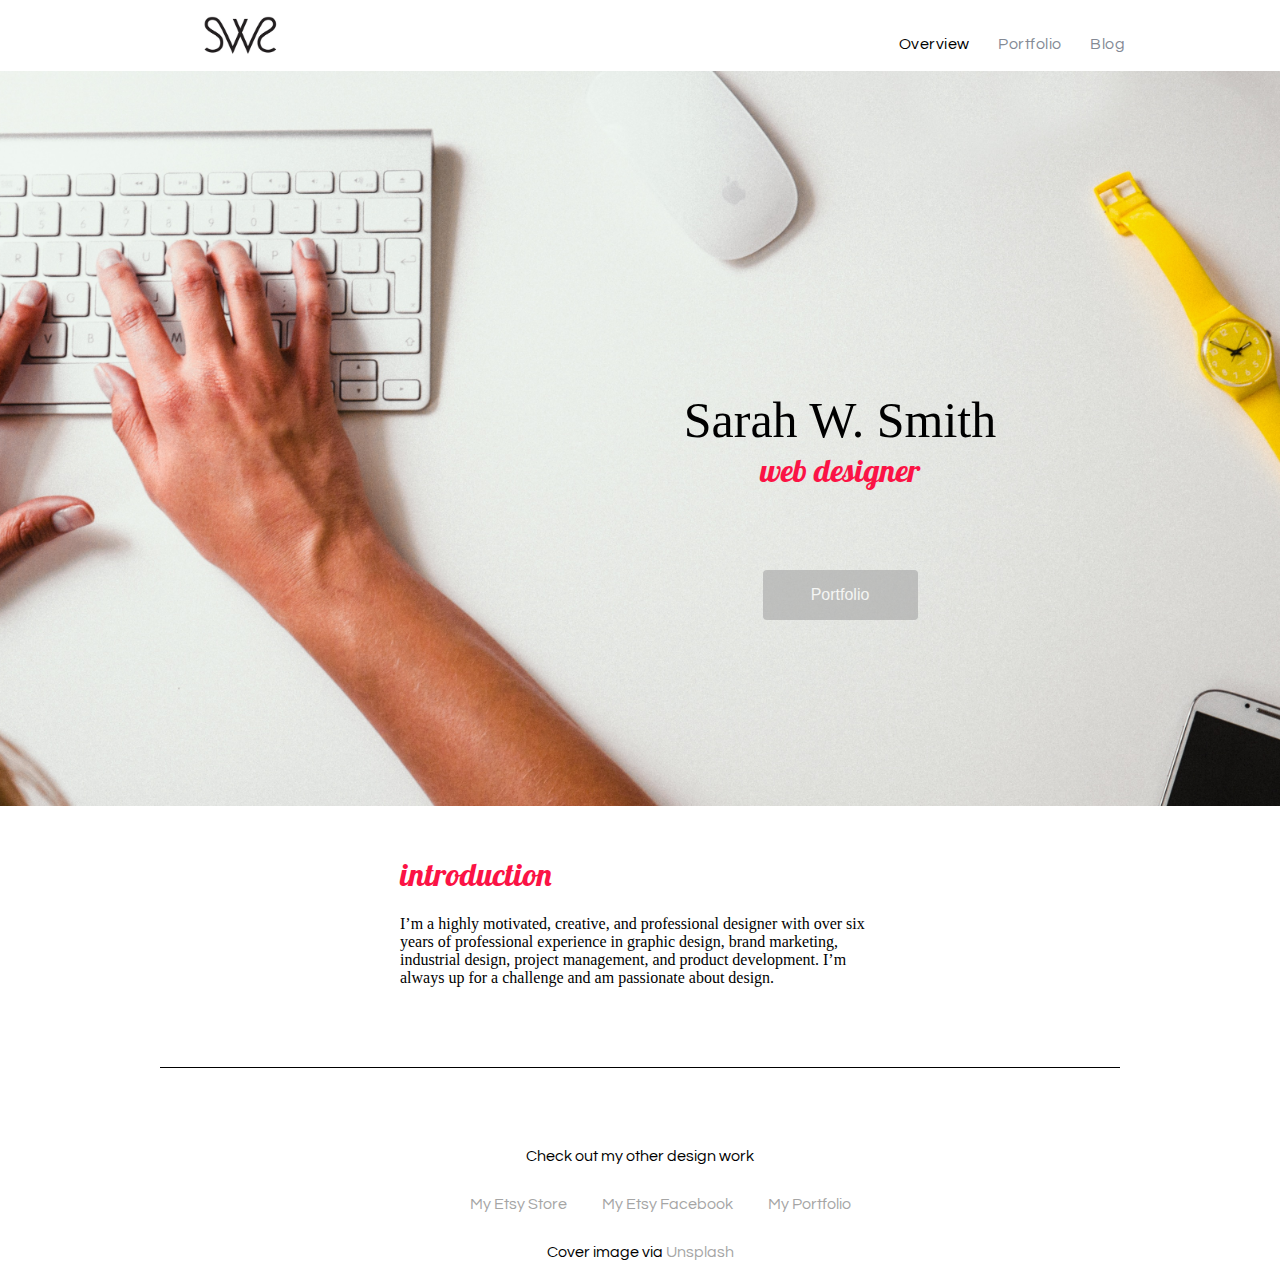
==== index.html @ 4bce8032 "innitial commit" ====
<!DOCTYPE html>
<html>
	<head>
		<meta charset="UTF-8">
		<link href='https://fonts.googleapis.com/css?family=Playfair+Display:400,700,400italic,700italic' rel='stylesheet' type='text/css'>
		<link href='https://fonts.googleapis.com/css?family=Lobster' rel='stylesheet' type='text/css'>
		<link href='https://fonts.googleapis.com/css?family=Questrial' rel='stylesheet' type='text/css'>
		<link rel="stylesheet" href="css/style.css">
		<title>Sarah Smith Portfolio</title>
	</head>
	<body>
		<header></header>
			<nav class="top-navigation">
			<div class="content">
				<ul class="links">
					<li class="active">Overview</li>
					<li>
						<a href="portfolio.html">Portfolio</a>
					</li>
					<li><a href="#">Blog</a></li>
				</ul>
				<img class="logo" src="images/sws_logo.jpg" alt="sws" width="75">
			</div>
			</nav>
		<section class="masthead">
			<div class="content">
				<h1>Sarah W. Smith</h1>
				<h3>web designer</h3>
				<button>Portfolio</button>
			</div>
		</section>
		<section class="intro-section">
 			<h1>introduction</h1>
  			<p>I’m a highly motivated, creative, and professional designer with over six years of professional experience in graphic design, brand marketing, industrial design, project management, and product development. I’m always up for a challenge and am passionate about design.</p>
		</section>
	<footer class="content-footer">
			<div class="vertical-line">
			</div>
  			<p> Check out my other design work</p>
   	 			<ul class="sites">
      				<li><a href="https://www.etsy.com/shop/SWSDesignCo?ref=hdr_shop_menu">My Etsy Store</a></li>
       				<li><a href="https://www.facebook.com/swsdesignco">My Etsy Facebook</a></li>
      				<li><a href="http://sws92014.wix.com/swsdesigner">My Portfolio</a></li>
  				</ul>
       		<p> Cover image via <a href="http://unsplash.com">Unsplash</a></p>
	</footer>
	</body>
</html>
---- css/style.css ----
body {
	margin: 0;
}
/* Navigation Section */
.top-navigation {
	background-color: #fff;
}

.top-navigation > .content {
	width: 970px;
	height: 4.375rem;
	margin: 0 auto;
}

.top-navigation .links {
	float: right;
	font-family: 'Questrial';
	font-size: 16px;
	letter-spacing: 0.03em;
	margin-top: 20px;
	-webkit-font-smoothing: antialiased;
}

.top-navigation .links > li {
	display: inline-block;
	margin-left: 25px;
	margin-top: 1em;
}

.top-navigation li a {
	color: #838994;
	text-decoration: none;
}

.top-navigation .links > .active a {
	color: black;
	font-weight: 500;
}

.top-navigation .logo {
	margin-top: 1em;
	margin-bottom: 3em;
	margin-left: 3em;
}

.top-navigation .links li a:hover {
	cursor: pointer;
	color: #fb1345;
}

.masthead {
	background-image: url('../images/desk.jpeg');
	background-position: center bottom;
	background-repeat: no-repeat;
	background-size: cover;
	height: 45.938em;
}

.masthead .content {
	padding: 0 0.938rem;
	margin: 0 auto;
	min-width: 37.5rem;
	margin-left: 25em;
}

.masthead h1 {
	margin-top: .05rem;
	padding-top: 20rem;
	font-size: 3.125rem;
	font-family: 'Playfair';
	font-weight: 300;
	color: black;
	text-align: center;
}

.masthead h3 {
	margin-top: -2rem;
	font-size: 2rem;
	font-family: 'Lobster';
	font-weight: 100;
	color: #fb1345;
	text-align: center;
}

button {
	text-shadow: none;
	border-style: none;
	opacity: .6;
	border-radius: 4px;
	padding: 1rem 1.5rem;
	width: 9.688rem;
    background-color: #a5a5a5;
    border-color: #a5a5a5;
    color: white;
    font-size: 1rem;
    cursor: pointer;
    display: table;
    margin: 0 auto;
    margin-top: 5rem;
}

button {
	transition: background-color 0.5s ease;
	background-color: #a5a5a5;
}

button:hover {
	background-color: #fb1345;
}

.intro-section {
  max-width: 30em;
  margin-right: auto;
  margin-left: auto;
  margin-top: 3em;
  font-family: 'Playfair';
  font-size: 1rem;
}

.intro-section h1 {
	font-family: 'Lobster';
	font-weight: 100;
	color: #fb1345;
}

.vertical-line {
    height: 1px;
    width: 75%;
    margin-top: 5rem;
    margin-bottom: 5rem;
    margin-left: auto;
    margin-right: auto;
    background-color: black;
}

.content-footer {
	text-align: center;
	font-family: 'Questrial';
	font-size: 1rem;
}

.content-footer .content h5 {
	margin-top: 4rem;
	color: black;
	margin-right: auto;
	margin-left: auto;
}

.content-footer li {
	display: inline-block;
	padding-bottom: 2em;
	padding: 1em;
}

footer a:link {
  color: #a5a5a5;
  text-decoration: none;
}

footer a:visited {
  color: 7e7d7d;
}

footer a:hover {
  color: #fb1345;
}

footer a:active {
  color: #9bbabf;
}

.masthead-portfolio-page {
	background-image: url('../images/desk-portfolio-page.jpg');
	background-position: center bottom;
	background-repeat: no-repeat;
	background-size: cover;
	height: 15em;
	margin-bottom: 5em;
}	

.projects .content > h2 {
	font-weight: normal;
	font-family: 'Playfair';
	font-size: 25px;
	padding-top: 50px;
	-webkit-font-smoothing: antialiased;
}

.projects {
	text-align: center;
}

.samples > li {
	vertical-align: top;
	display: inline-block;
	width: 32%;
    margin-left: auto;
    margin-right: auto;
	font-family: 'Playfair';
	font-size: 20px;
	padding-top: 20px;
}

.samples {
margin: 0;
padding: 0;
}
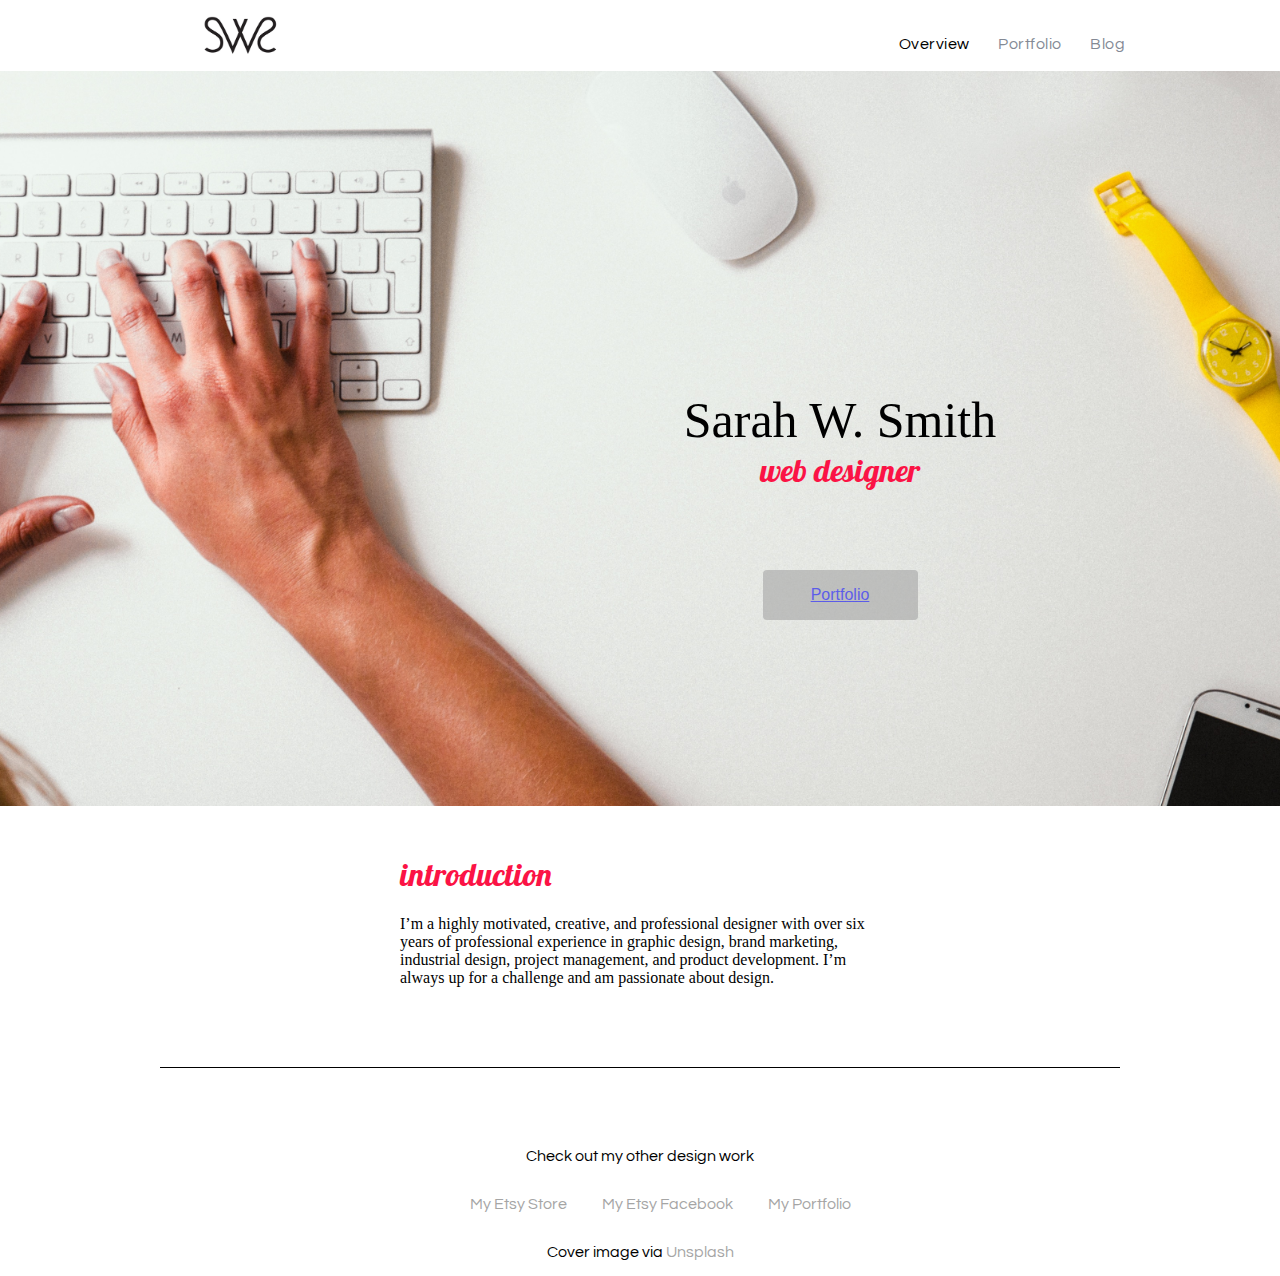
==== commit 3f1cd0ea: "added blog page" ====
--- a/index.html
+++ b/index.html
@@ -26,7 +26,7 @@
 			<div class="content">
 				<h1>Sarah W. Smith</h1>
 				<h3>web designer</h3>
-				<button>Portfolio</button>
+				<button><a href="portfolio.html">Portfolio </a></button>
 			</div>
 		</section>
 		<section class="intro-section">
--- a/css/style.css
+++ b/css/style.css
@@ -91,6 +91,7 @@
 	width: 9.688rem;
     background-color: #a5a5a5;
     border-color: #a5a5a5;
+    text-decoration: none;
     color: white;
     font-size: 1rem;
     cursor: pointer;
@@ -102,10 +103,12 @@
 button {
 	transition: background-color 0.5s ease;
 	background-color: #a5a5a5;
+	text-decoration: none;
 }
 
 button:hover {
 	background-color: #fb1345;
+	text-decoration: none;
 }
 
 .intro-section {
@@ -196,9 +199,17 @@
 	width: 32%;
     margin-left: auto;
     margin-right: auto;
-	font-family: 'Playfair';
-	font-size: 20px;
+	font-family: 'Questrial';
+	color: black;
+	text-decoration: none;
+	font-size: 15px;
 	padding-top: 20px;
+}
+
+.samples > li a:hover {
+	cursor: pointer;
+	color: #fb1345;
+	text-decoration: none;
 }
 
 .samples {
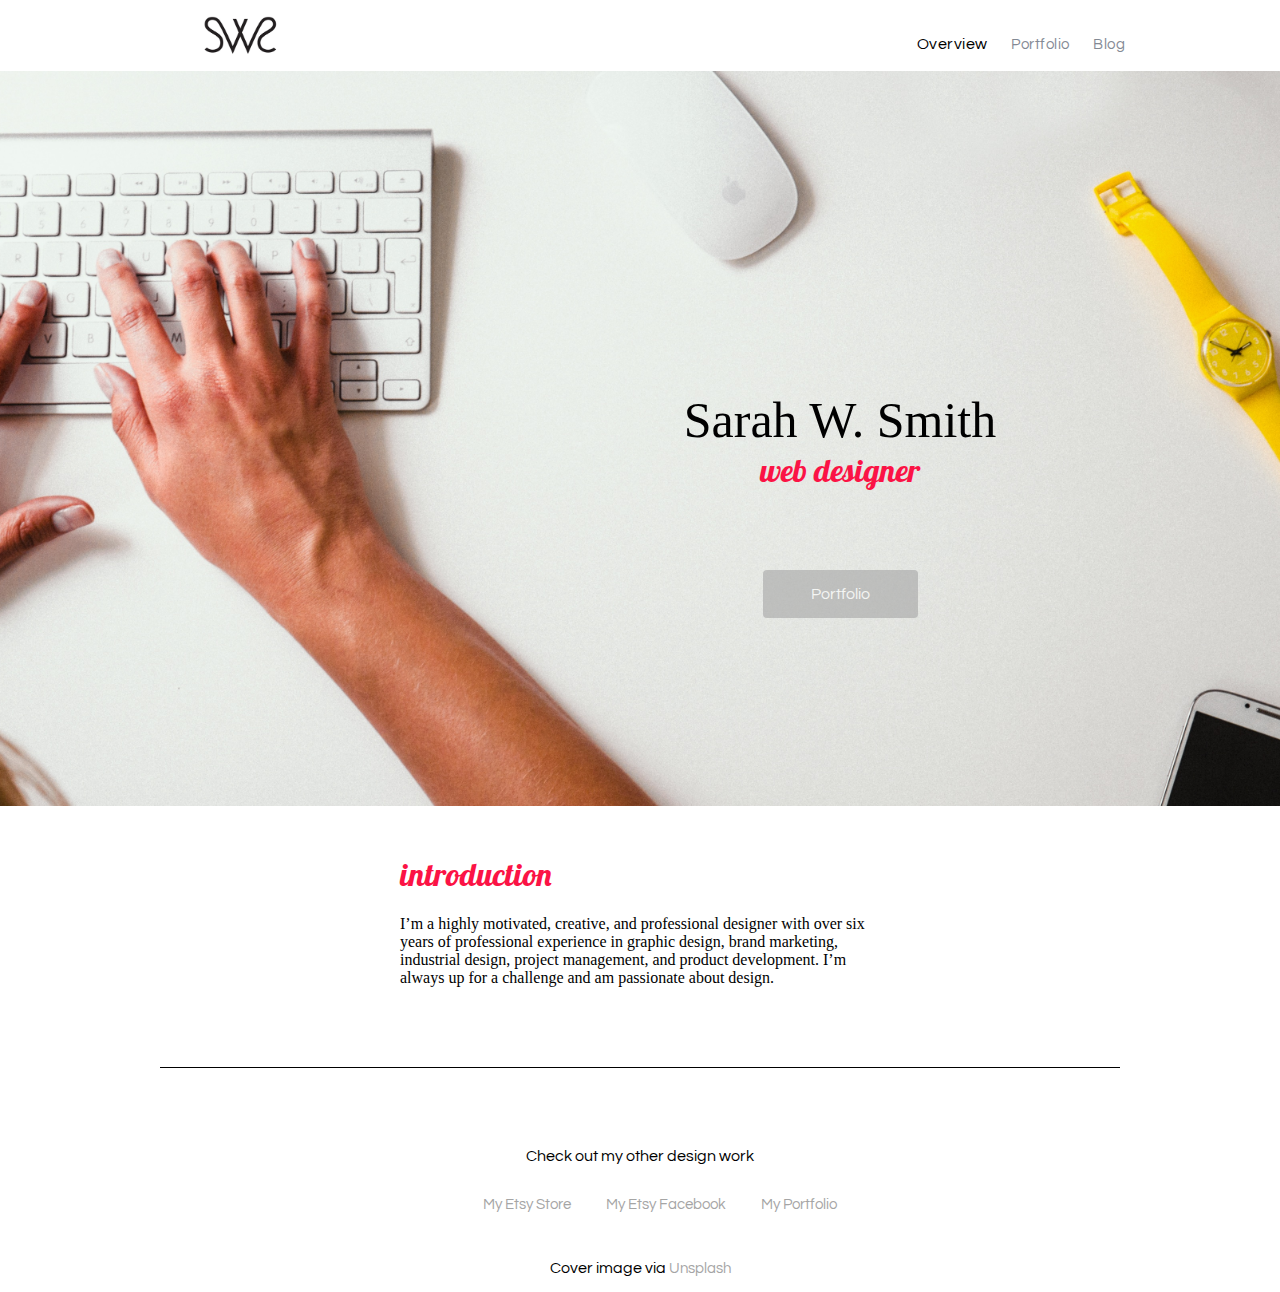
==== commit 93361529: "cleaned up code" ====
--- a/index.html
+++ b/index.html
@@ -17,7 +17,7 @@
 					<li>
 						<a href="portfolio.html">Portfolio</a>
 					</li>
-					<li><a href="#">Blog</a></li>
+					<li><a href="blog.html">Blog</a></li>
 				</ul>
 				<img class="logo" src="images/sws_logo.jpg" alt="sws" width="75">
 			</div>
@@ -30,19 +30,19 @@
 			</div>
 		</section>
 		<section class="intro-section">
- 			<h1>introduction</h1>
-  			<p>I’m a highly motivated, creative, and professional designer with over six years of professional experience in graphic design, brand marketing, industrial design, project management, and product development. I’m always up for a challenge and am passionate about design.</p>
+ 				<h1>introduction</h1>
+  				<p>I’m a highly motivated, creative, and professional designer with over six years of professional experience in graphic design, brand marketing, industrial design, project management, and product development. I’m always up for a challenge and am passionate about design.</p>
 		</section>
 	<footer class="content-footer">
 			<div class="vertical-line">
 			</div>
-  			<p> Check out my other design work</p>
-   	 			<ul class="sites">
-      				<li><a href="https://www.etsy.com/shop/SWSDesignCo?ref=hdr_shop_menu">My Etsy Store</a></li>
-       				<li><a href="https://www.facebook.com/swsdesignco">My Etsy Facebook</a></li>
+  				<p> Check out my other design work</p>
+   	 				<ul class="sites">
+      					<li><a href="https://www.etsy.com/shop/SWSDesignCo?ref=hdr_shop_menu">My Etsy Store</a></li>
+       						<li><a href="https://www.facebook.com/swsdesignco">My Etsy Facebook</a></li>
       				<li><a href="http://sws92014.wix.com/swsdesigner">My Portfolio</a></li>
-  				</ul>
-       		<p> Cover image via <a href="http://unsplash.com">Unsplash</a></p>
+  					</ul>
+       			<p> Cover image via <a href="http://unsplash.com">Unsplash</a></p>
 	</footer>
 	</body>
 </html>--- a/css/style.css
+++ b/css/style.css
@@ -7,9 +7,9 @@
 }
 
 .top-navigation > .content {
-	width: 970px;
 	height: 4.375rem;
 	margin: 0 auto;
+	width: 970px;
 }
 
 .top-navigation .links {
@@ -23,8 +23,15 @@
 
 .top-navigation .links > li {
 	display: inline-block;
-	margin-left: 25px;
+	margin-left: 20px;
 	margin-top: 1em;
+}
+
+@media (max-width: 970px) {
+  .top-navigation .links {
+  	float: none;
+  	margin-left: 100px;
+  }
 }
 
 .top-navigation li a {
@@ -43,9 +50,29 @@
 	margin-left: 3em;
 }
 
+@media (max-width: 970px) {
+  .top-navigation .logo {
+  	margin-left: 10px;
+  	margin-top: -40px;
+  }
+}
+
 .top-navigation .links li a:hover {
 	cursor: pointer;
 	color: #fb1345;
+}
+
+a {
+	color: gray;
+	font-family: 'Questrial';
+	font-size: 15px;
+	text-decoration: none;
+}
+
+a:hover {
+	color: #fb1345;
+	cursor: pointer;
+	text-decoration: none;
 }
 
 .masthead {
@@ -57,119 +84,201 @@
 }
 
 .masthead .content {
+	margin: 0 auto;
+	margin-left: 25em;
+	min-width: 37.5rem;
 	padding: 0 0.938rem;
-	margin: 0 auto;
-	min-width: 37.5rem;
-	margin-left: 25em;
 }
 
 .masthead h1 {
+	color: black;
+	font-family: 'Playfair';
+	font-size: 3.125rem;
+	font-weight: 300;
 	margin-top: .05rem;
 	padding-top: 20rem;
-	font-size: 3.125rem;
+	text-align: center;
+}
+
+.masthead h3 {
+	color: #fb1345;
+	font-family: 'Lobster';
+	font-size: 2rem;
+	font-weight: 100;
+	margin-top: -2rem;
+	text-align: center;
+}
+
+@media (max-width: 970px) {
+  .masthead {
+  	height: 20em;
+  }
+}
+
+@media (max-width: 970px) {
+  .masthead .content {
+  	margin-left: 12em;
+  }
+}
+
+@media (max-width: 970px) {
+  .masthead h1 {
+	font-size: 2rem;
+	padding-top: 8rem;
+  }
+}
+
+@media (max-width: 970px) {
+  .masthead h3 {
+  	font-size: 1.375rem;
+  }
+}
+
+@media (max-width: 620px) {
+  .masthead .content {
+	margin-left: .5em;
+  }
+}
+
+@media (max-width: 620px) {
+  .masthead h1 {
+	font-size: 2rem;
+	padding-top: 8rem;
+  }
+}
+
+@media (max-width: 620px) {
+  .masthead h3 {
+	font-size: 1.375rem;
+  }
+}
+
+@media (max-width: 500px) {
+  .masthead .content {
+  	margin-left: -3em;
+  }
+}
+
+@media (max-width: 500px) {
+  .masthead h1 {
+	font-size: 2rem;
+	padding-top: 8rem;
+  }
+}
+
+@media (max-width: 500px) {
+  .masthead h3 {
+	font-size: 1.375rem;
+  }
+}
+
+button {
+	background-color: #a5a5a5;
+	border-radius: 4px;
+	border-style: none;
+	cursor: pointer;
+	display: table;
+	margin: 0 auto;
+	margin-top: 5rem;
+	opacity: .6;
+	padding: 1rem 1.5rem;
+	text-shadow: none;
+	transition: background-color 0.5s ease;
+	width: 9.688rem;
+}
+
+button a {
+	color: white;
+	font-size: 1rem;
+	text-decoration: none;
+}
+
+button:hover {
+	background-color: #fb1345;
+}
+
+button:hover a {
+	color: white;
+}
+
+@media (max-width: 500px) {
+  button {
+  	margin-top: 2rem;
+	}
+}
+
+@media (max-width: 970px) {
+  button {
+  	margin-top: 1rem;
+	}
+}
+
+.intro-section {
 	font-family: 'Playfair';
-	font-weight: 300;
-	color: black;
-	text-align: center;
-}
-
-.masthead h3 {
-	margin-top: -2rem;
-	font-size: 2rem;
+	font-size: 1rem;
+	margin-left: auto;
+	margin-right: auto;
+	margin-top: 3em;
+	max-width: 30em;
+}
+
+@media (max-width: 500px) {
+  .intro-section {
+	margin-left: 2rem;
+	margin-right: 2rem;
+	}
+}
+
+.intro-section h1 {
+	color: #fb1345;
 	font-family: 'Lobster';
 	font-weight: 100;
-	color: #fb1345;
-	text-align: center;
-}
-
-button {
-	text-shadow: none;
-	border-style: none;
-	opacity: .6;
-	border-radius: 4px;
-	padding: 1rem 1.5rem;
-	width: 9.688rem;
-    background-color: #a5a5a5;
-    border-color: #a5a5a5;
-    text-decoration: none;
-    color: white;
-    font-size: 1rem;
-    cursor: pointer;
-    display: table;
-    margin: 0 auto;
-    margin-top: 5rem;
-}
-
-button {
-	transition: background-color 0.5s ease;
-	background-color: #a5a5a5;
-	text-decoration: none;
-}
-
-button:hover {
-	background-color: #fb1345;
-	text-decoration: none;
-}
-
-.intro-section {
-  max-width: 30em;
-  margin-right: auto;
-  margin-left: auto;
-  margin-top: 3em;
-  font-family: 'Playfair';
-  font-size: 1rem;
-}
-
-.intro-section h1 {
-	font-family: 'Lobster';
-	font-weight: 100;
-	color: #fb1345;
 }
 
 .vertical-line {
-    height: 1px;
-    width: 75%;
-    margin-top: 5rem;
-    margin-bottom: 5rem;
-    margin-left: auto;
-    margin-right: auto;
-    background-color: black;
+	background-color: black;
+	height: 1px;
+	margin-bottom: 5rem;
+	margin-left: auto;
+	margin-right: auto;
+	margin-top: 5rem;
+	width: 75%;
 }
 
 .content-footer {
-	text-align: center;
 	font-family: 'Questrial';
 	font-size: 1rem;
+	text-align: center;
 }
 
 .content-footer .content h5 {
+	color: black;
+	margin-left: auto;
+	margin-right: auto;
 	margin-top: 4rem;
-	color: black;
-	margin-right: auto;
-	margin-left: auto;
 }
 
 .content-footer li {
 	display: inline-block;
+	padding: 1em;
 	padding-bottom: 2em;
-	padding: 1em;
 }
 
 footer a:link {
-  color: #a5a5a5;
-  text-decoration: none;
+	color: #a5a5a5;
+	text-decoration: none;
 }
 
 footer a:visited {
-  color: 7e7d7d;
+	color: 7e7d7d;
 }
 
 footer a:hover {
-  color: #fb1345;
+	color: #fb1345;
 }
 
 footer a:active {
-  color: #9bbabf;
+	color: #9bbabf;
 }
 
 .masthead-portfolio-page {
@@ -177,14 +286,20 @@
 	background-position: center bottom;
 	background-repeat: no-repeat;
 	background-size: cover;
-	height: 15em;
+	height: 300px;
 	margin-bottom: 5em;
 }	
 
+@media (max-width: 600px) {
+  .masthead-portfolio-page {
+  	height: 150px;
+  }
+}
+
 .projects .content > h2 {
-	font-weight: normal;
 	font-family: 'Playfair';
 	font-size: 25px;
+	font-weight: normal;
 	padding-top: 50px;
 	-webkit-font-smoothing: antialiased;
 }
@@ -194,30 +309,47 @@
 }
 
 .samples > li {
+	display: inline-block;
+	margin-left: auto;
+	margin-right: auto;
+	padding-top: 20px;
 	vertical-align: top;
-	display: inline-block;
 	width: 32%;
-    margin-left: auto;
-    margin-right: auto;
-	font-family: 'Questrial';
-	color: black;
-	text-decoration: none;
-	font-size: 15px;
-	padding-top: 20px;
-}
-
-.samples > li a:hover {
-	cursor: pointer;
-	color: #fb1345;
-	text-decoration: none;
+}
+
+.samples a:hover img {
+	opacity: .5;
+	transition: all 0.2s ease;
 }
 
 .samples {
-margin: 0;
-padding: 0;
-}
-
-
-
-
-
+	margin: 0;
+	padding: 0;
+}
+
+@media (max-width: 970px) {
+  .samples li {
+  	display: block;
+  }
+}
+
+@media (max-width: 500px) {
+  .samples li {
+  	display: block;
+  	margin-left: 45px;
+  	padding-top: 5px;
+  }
+}
+
+.intro-section h2 {
+	color: #fb1345;
+	font-family: 'Playfair';
+	font-size: 18px;
+	text-decoration: none;
+}
+
+
+
+
+
+
